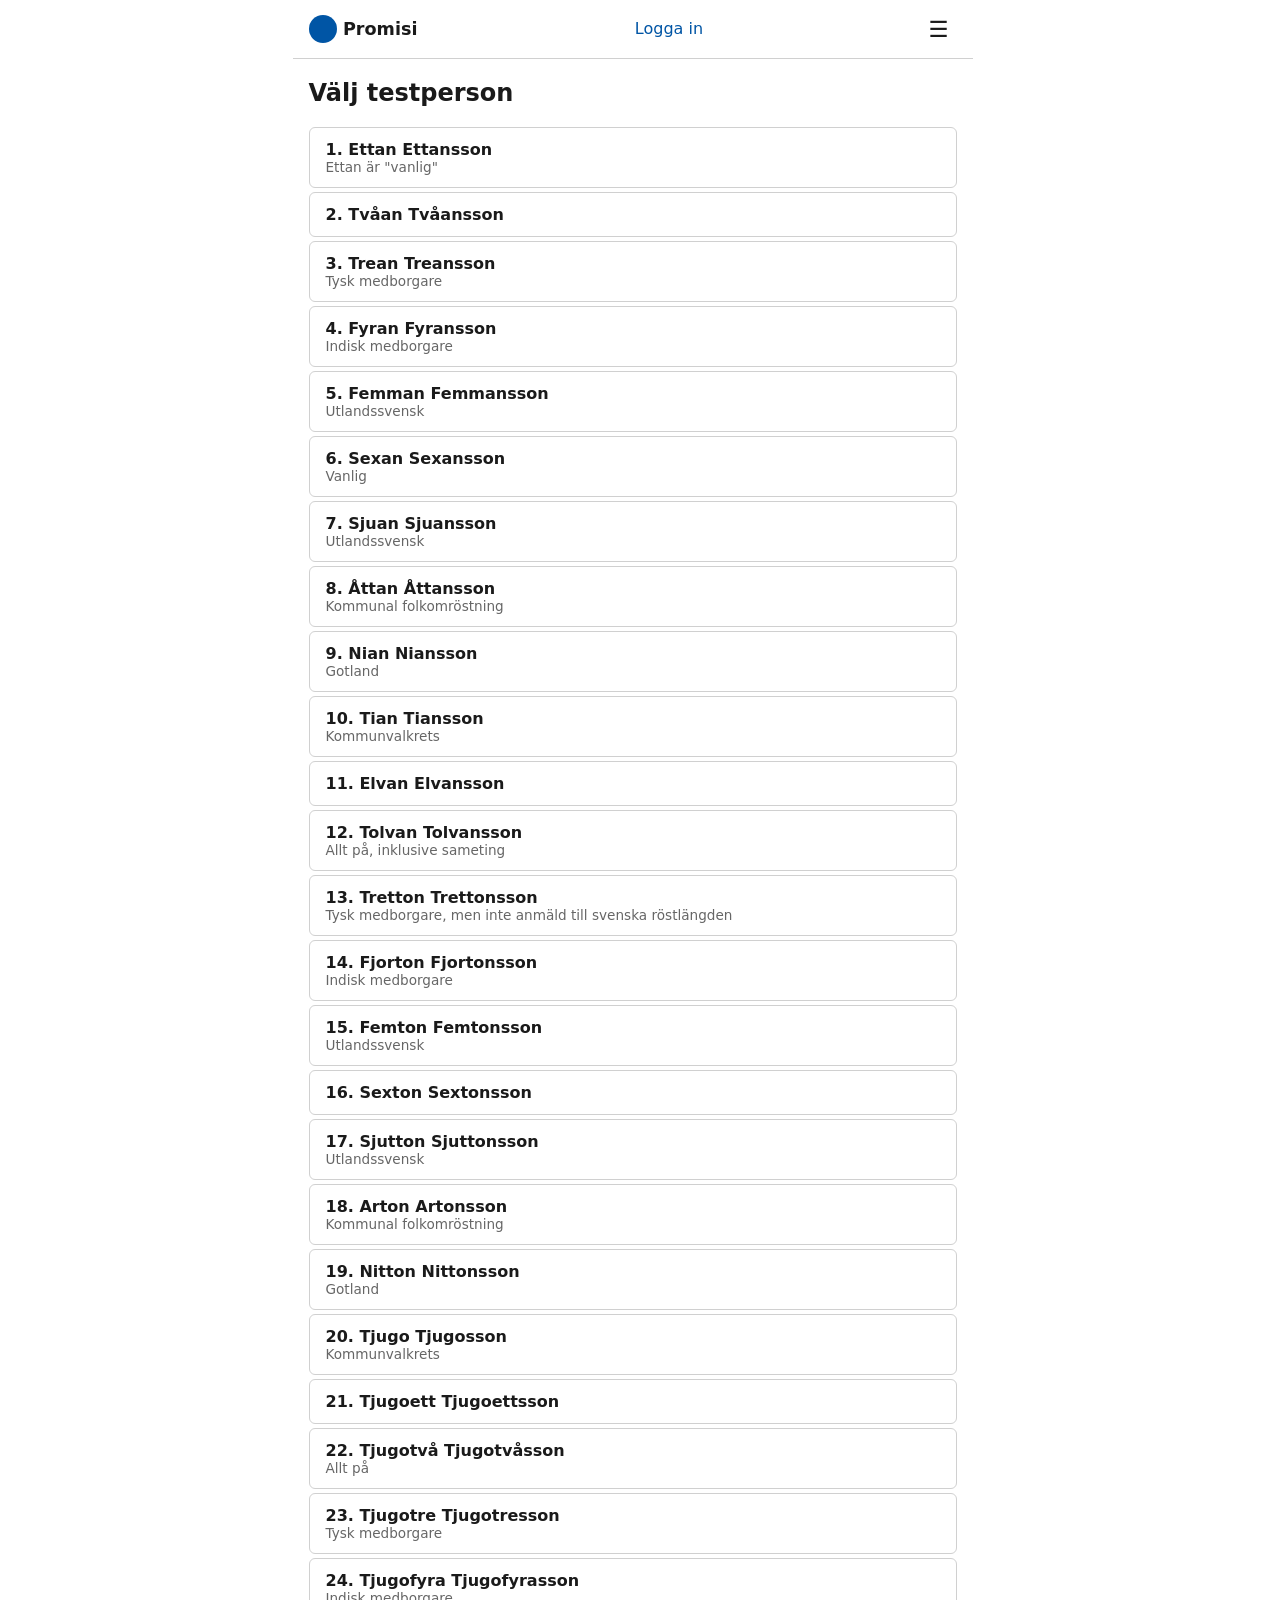
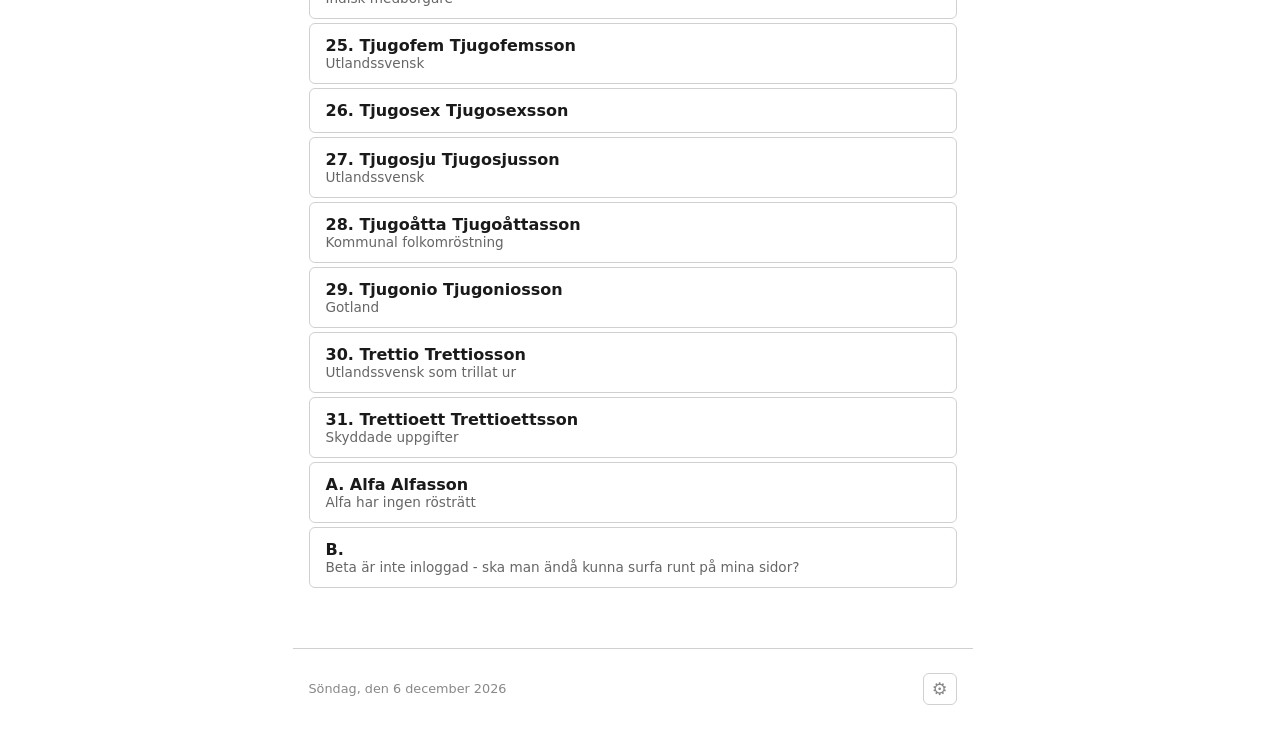
==== site/index.html @ aa4403a6 "promising: yaml-driven prototyping system, successor to promisi - system/: generic engine (render, r" ====
<!DOCTYPE html>
<html lang="sv">
<head>
  <meta charset="UTF-8">
  <meta name="viewport" content="width=device-width, initial-scale=1.0">
  <title>Promisi</title>
  <link rel="stylesheet" href="../system/promising.css">
  <link rel="stylesheet" href="site.css">
</head>
<body>
  <div id="app"></div>
  <script src="../system/lib/js-yaml.min.js"></script>
  <script src="../system/lib/hetmule.js"></script>
  <script src="../system/yaml.js"></script>
  <script src="../system/records.js"></script>
  <script src="../system/render.js"></script>
  <script src="../system/menu.js"></script>
  <script src="../system/search.js"></script>
  <script src="../system/axioms.js"></script>
  <script src="../system/dimensions.js"></script>
  <script src="../system/core.js"></script>
  <script src="../system/backend.js"></script>
  <script src="../system/meta.js"></script>
  <script src="../system/dev.js"></script>
  <script src="site.js"></script>
</body>
</html>
---- system/promising.css ----
/*
  promising.css – only what the system itself draws.
  The look of a site belongs in its own css.
*/

/* A {path} that is missing from the model */
.promising-missing {
  color: #c00;
  font-weight: bold;
}

/* An object or list shown with {path} */
.promising-dump {
  white-space: pre-wrap;
  font-family: monospace;
}

/* Hide the menu while a search next to it has hits */
.search:has(.search-results:not(:empty)) ~ .menu {
  display: none;
}

.menu,
.search-results {
  list-style: none;
  padding-left: 0;
}


/* ── The panel ─────────────────────────────────────────────────────────────── */

.promising-panel {
  --dev: #6b3fa0;
  position: fixed;
  top: 0;
  right: 0;
  bottom: 0;
  z-index: 100;
  width: min(380px, 100vw);
  overflow-y: auto;
  padding: 0 1rem 2rem;
  background: #fbfaff;
  border-left: 3px solid var(--dev);
  box-shadow: -4px 0 16px rgb(0 0 0 / 0.12);
  font: 14px/1.4 system-ui, sans-serif;
  color: #222;
}

.promising-panel[hidden] {
  display: none;
}

.promising-panel-head {
  position: sticky;
  top: 0;
  display: flex;
  justify-content: space-between;
  align-items: center;
  margin: 0 -1rem;
  padding: 0.6rem 1rem;
  background: var(--dev);
  color: #fff;
}

.promising-panel-head button {
  background: none;
  border: 0;
  color: inherit;
  font-size: 1.3rem;
  cursor: pointer;
}

.promising-panel h2 {
  margin: 1.2rem 0 0.4rem;
  font-size: 0.8rem;
  text-transform: uppercase;
  letter-spacing: 0.05em;
  color: var(--dev);
}

.promising-panel button {
  margin: 0.2rem 0.3rem 0.2rem 0;
  font: inherit;
  cursor: pointer;
}

.promising-dimensions {
  margin: 0.8rem 0 0;
  border: 1px solid #ddd;
  border-radius: 4px;
}

.promising-dimensions legend {
  font-weight: bold;
  color: var(--dev);
}

.promising-dimensions label {
  display: block;
}

.promising-dimensions .disabled {
  opacity: 0.5;
}

/* dev-persons */
.promising-persons {
  display: flex;
  flex-wrap: wrap;
  gap: 4px;
}

.promising-person {
  min-width: 2.2rem;
  padding: 0.3rem;
  border: 2px solid #ccc;
  border-radius: 4px;
  background: #fff;
}

.promising-person.active {
  background: var(--dev);
  border-color: var(--dev);
  color: #fff;
}

.differs-more { border-color: #2a8a3e; box-shadow: inset 0 -4px 0 #2a8a3e; }
.differs-less { border-color: #c0392b; box-shadow: inset 0 -4px 0 #c0392b; }
.differs-structure { border-color: #d68910; box-shadow: inset 0 -4px 0 #d68910; }
.differs-text { border-color: #2e86c1; box-shadow: inset 0 -4px 0 #2e86c1; }

.promising-legend span {
  display: inline-block;
  margin-right: 0.4rem;
  padding: 0 0.3rem;
  border: 2px solid;
  border-radius: 3px;
  font-size: 0.8rem;
}

/* dev-time */
.promising-time-slider {
  width: 100%;
}

.promising-time-years {
  position: relative;
  height: 1.2rem;
  font-size: 0.7rem;
  color: #777;
}

.promising-time-years span {
  position: absolute;
  transform: translateX(-50%);
}

.promising-time-exact {
  display: flex;
  flex-wrap: wrap;
  gap: 0.5rem;
  align-items: center;
}

.promising-time-date {
  font-size: 1.3rem;
  font-weight: bold;
}

/* dev-model */
.promising-tree details > :not(summary) {
  margin-left: 1rem;
}

.promising-row {
  display: flex;
  gap: 0.4rem;
  align-items: center;
  margin: 2px 0;
}

.promising-row input[type=text],
.promising-row input[type=number] {
  flex: 1;
  min-width: 0;
  font: inherit;
}

.promising-key {
  font-family: monospace;
}

.promising-hint {
  color: #888;
  font-size: 0.8rem;
}

.promising-add input {
  opacity: 0.7;
}

/* dev-files */
.promising-files {
  padding-left: 1rem;
}

.promising-status:empty {
  display: none;
}


/* ── dev-code ──────────────────────────────────────────────────────────────── */

.promising-code {
  max-width: 900px;
  margin: 2rem auto;
  padding: 0 1rem;
  font: 14px/1.4 system-ui, sans-serif;
}

.promising-code[hidden] {
  display: none;
}

.promising-code-head {
  display: flex;
  gap: 0.5rem;
  margin-bottom: 0.4rem;
}

.promising-code-text {
  box-sizing: border-box;
  width: 100%;
  min-height: 24rem;
  padding: 0.6rem;
  border: 2px solid #6b3fa0;
  border-radius: 4px;
  font: 13px/1.45 ui-monospace, Menlo, monospace;
  tab-size: 2;
}

.promising-code-message {
  min-height: 1.2em;
  color: #c00;
  font-family: monospace;
}


/* ── dev-text, dev-variables, dev-menu ─────────────────────────────────────── */

body.dim-dev-text [data-page],
body.dim-dev-text main :is(h1, h2, h3, h4, p, li, dt, dd) {
  cursor: text;
}

[contenteditable] {
  outline: 2px solid #6b3fa0;
  outline-offset: 2px;
}

body.dim-dev-variables [data-if] {
  position: relative;
  outline: 1px dashed #b0306b;
}

body.dim-dev-variables [data-if]::before {
  content: 'if ' attr(data-if);
  position: absolute;
  top: -0.7rem;
  left: 0;
  z-index: 5;
  padding: 0 3px;
  background: #b0306b;
  color: #fff;
  font: 10px/1.2 monospace;
  white-space: nowrap;
  pointer-events: none;
}

body.dim-dev-variables .promising-variable {
  outline: 1px dotted #2e60b0;
}

body.dim-dev-variables .promising-variable::after {
  content: attr(data-variable);
  margin-left: 2px;
  padding: 0 2px;
  background: #2e60b0;
  color: #fff;
  font: 10px/1.2 monospace;
  vertical-align: super;
}

.menu-hidden > a {
  opacity: 0.4;
  text-decoration: line-through;
}

.menu-visible {
  margin-right: 0.4rem;
}


/* ── The meta level ────────────────────────────────────────────────────────── */

.meta-card {
  margin: 1rem 0;
  padding: 0.8rem 1rem;
  border: 1px solid #ddd;
  border-left: 4px solid #6b3fa0;
  border-radius: 4px;
}

.meta-card-head {
  display: flex;
  flex-wrap: wrap;
  gap: 0.6rem;
  align-items: baseline;
}

.meta-card-head h2 {
  margin: 0;
  font-size: 1.1rem;
}

.meta-id {
  color: #6b3fa0;
  font-size: 0.8rem;
}

.meta-fields {
  display: grid;
  grid-template-columns: max-content 1fr;
  gap: 0.2rem 0.8rem;
  margin: 0.5rem 0;
  font-size: 0.9rem;
}

.meta-fields dt {
  font-family: monospace;
  color: #555;
}

.meta-fields dd {
  margin: 0;
}

.meta-value {
  padding: 0 0.4rem;
  border-radius: 3px;
  color: #fff;
  font-weight: bold;
}

.meta-true { background: #2a8a3e; }
.meta-false { background: #999; }

.meta-tree {
  padding-left: 1.2rem;
}

.meta-swatch {
  display: inline-block;
  width: 0.8em;
  height: 0.8em;
  margin-right: 0.3em;
  border-radius: 50%;
}

.meta-preview {
  margin: 0.6rem 0;
  padding: 0.6rem;
  border: 1px dashed #ccc;
}

.meta-code {
  overflow-x: auto;
  font-size: 0.8rem;
}
---- site/site.css ----
/* Minasidor – the look of our site */

:root {
  --background: #ffffff;
  --text: #1a1a1a;
  --accent: var(--page-color, #0055a5);
  --accent-light: #e8f0fb;
  --border: #d0d0d0;
  --menu-background: #f5f5f5;
  --font: system-ui, -apple-system, sans-serif;
  --radius: 6px;

  --val-rd-background: #fff9c4;  --val-rd-border: transparent;  --val-rd-text: #333333;
  --val-rf-background: #e3f2fd;  --val-rf-border: transparent;  --val-rf-text: #333333;
  --val-kf-background: #ffffff;  --val-kf-border: #cccccc;      --val-kf-text: #333333;
  --val-fo-background: #fce4ec;  --val-fo-border: #b71c1c;      --val-fo-text: #b71c1c;
  --val-eu-background: #003399;  --val-eu-border: transparent;  --val-eu-text: #ffcc00;
  --val-st-background: #1b5e20;  --val-st-border: transparent;  --val-st-text: #ffffff;
}

*, *::before, *::after {
  box-sizing: border-box;
  margin: 0;
  padding: 0;
}

html {
  scrollbar-gutter: stable;
}

body {
  font-family: var(--font);
  font-size: 1rem;
  line-height: 1.5;
  color: var(--text);
  background: var(--background);
  max-width: 680px;
  margin: 0 auto;
}

pre {
  white-space: pre-wrap;
  word-break: break-word;
  background: var(--menu-background);
  border: 1px solid var(--border);
  border-radius: var(--radius);
  padding: 0.75rem;
  font-size: 0.85rem;
}

/* ── Head ── */

.head {
  display: flex;
  align-items: center;
  justify-content: space-between;
  padding: 0.75rem 1rem;
  border-bottom: 1px solid var(--border);
  position: sticky;
  top: 0;
  background: var(--background);
  z-index: 10;
}

.logo {
  font-weight: 700;
  font-size: 1.1rem;
  color: var(--text);
  text-decoration: none;
  display: flex;
  align-items: center;
  gap: 0.4rem;
}

.logo-circle {
  display: inline-block;
  width: 28px;
  height: 28px;
  background: var(--accent);
  border-radius: 50%;
  flex-shrink: 0;
}

.logo-circle--large {
  width: 64px;
  height: 64px;
}

.user-link {
  text-decoration: none;
  display: flex;
  flex-direction: column;
  align-items: center;
  line-height: 1.2;
}

.user-label {
  font-size: 0.65rem;
  color: #888;
}

.user-name {
  font-size: 0.9rem;
  color: var(--accent);
}

.login-link {
  text-decoration: none;
}

.hamburger {
  background: none;
  border: none;
  font-size: 1.4rem;
  padding: 0.25rem 0.5rem;
  color: var(--text);
}

/* ── Menu ── */

.menu-panel {
  position: fixed;
  inset: 0;
  background: var(--menu-background);
  z-index: 20;
  overflow-y: auto;
  padding: 1rem;
}

.menu-close {
  float: right;
  background: none;
  border: none;
  font-size: 1.8rem;
  line-height: 1;
  color: #000;
  padding: 0.25rem 0.5rem;
}

.menu li {
  margin: 0;
}

.menu a {
  display: block;
  padding: 0.85rem 0.5rem;
  border-bottom: 1px solid var(--border);
  color: var(--text);
  text-decoration: none;
  font-size: 1.05rem;
}

.menu a:hover {
  background: var(--accent-light);
}

.menu a.active {
  color: var(--accent);
  font-weight: 600;
}

.menu-level-0 > li:first-child > a::before {
  content: '< ';
}

.menu .menu {
  margin: 0 0 0 1rem;
}

.menu .menu a {
  border-bottom-color: #ebebeb;
  font-size: 0.95rem;
  color: #333;
}

.menu .menu .menu a {
  font-size: 0.9rem;
  color: #555;
}

.menu .menu .menu .menu a {
  font-size: 0.85rem;
  color: #666;
}

.logout-button {
  display: block;
  width: 100%;
  margin-top: 1.5rem;
  padding: 0.65rem 1rem;
  background: transparent;
  color: var(--text);
  border: 1px solid var(--border);
  text-align: left;
  font-size: 0.95rem;
}

.logout-button:hover {
  background: #f5f5f5;
  border-color: #999;
}

/* ── Search ── */

.search-field {
  width: 100%;
  padding: 0.6rem 0.75rem;
  font-size: 1rem;
  border: 1px solid var(--border);
  border-radius: var(--radius);
  margin-bottom: 1rem;
  font-family: var(--font);
}

.search-results li {
  border-bottom: 1px solid var(--border);
  margin: 0;
}

.search-results a {
  display: block;
  padding: 0.85rem 0.5rem;
  color: var(--text);
  text-decoration: none;
}

.search-results a:hover {
  background: var(--accent-light);
}

.search-empty {
  padding: 0.85rem 0.5rem;
  color: #666;
}

/* ── Breadcrumb ── */

.breadcrumb {
  font-size: 0.85rem;
  margin-bottom: 0.75rem;
}

.breadcrumb a {
  color: var(--accent);
  text-decoration: none;
}

.breadcrumb a:hover {
  opacity: 0.7;
}

.breadcrumb-arrow {
  display: inline-block;
  width: 1.4em;
  height: 1.4em;
  vertical-align: -0.15em;
  margin-right: 0.25em;
  stroke-width: 8;
  stroke: currentColor;
  fill: none;
}

/* ── Page ── */

.page {
  padding: 1rem;
}

h1 {
  font-size: 1.5rem;
  margin-bottom: 1rem;
}

h2 {
  font-size: 1.2rem;
  margin: 1rem 0 0.5rem;
}

p {
  margin-bottom: 0.75rem;
}

ul, ol {
  padding-left: 1.5rem;
  margin-bottom: 0.75rem;
}

li {
  margin-bottom: 0.25rem;
}

a {
  color: var(--accent);
}

dl {
  margin-bottom: 1rem;
}

dt {
  font-weight: 600;
  font-size: 0.85rem;
  color: #666;
  margin-top: 0.75rem;
  text-transform: uppercase;
  letter-spacing: 0.03em;
}

dd {
  margin-left: 0;
}

label {
  display: block;
  font-weight: 600;
  margin-bottom: 0.3rem;
}

input[type="text"],
input[type="email"],
input[type="datetime-local"],
textarea {
  width: 100%;
  padding: 0.6rem 0.75rem;
  font-size: 1rem;
  border: 1px solid var(--border);
  border-radius: var(--radius);
  font-family: var(--font);
  margin-bottom: 0.75rem;
}

textarea {
  min-height: 120px;
  resize: vertical;
}

button {
  padding: 0.6rem 1.2rem;
  background: var(--accent);
  color: #fff;
  border: none;
  border-radius: var(--radius);
  font-size: 1rem;
  cursor: pointer;
  font-family: var(--font);
}

button:hover {
  opacity: 0.85;
}

/* ── Block link ── */

.block-link {
  display: flex;
  border: 1px solid var(--border);
  border-radius: var(--radius);
  text-decoration: none;
  color: var(--text);
  overflow: hidden;
  margin-bottom: 1rem;
  transition: border-color 0.15s, box-shadow 0.15s;
}

.block-link:hover {
  border-color: var(--accent);
  box-shadow: 0 2px 8px rgba(0, 0, 60, 0.08);
}

.block-link.related {
  outline: 2px solid var(--accent);
  outline-offset: 1px;
}

.block-link::after {
  content: '›';
  font-size: 1.4rem;
  color: var(--accent);
  display: flex;
  align-items: center;
  padding: 0 0.75rem;
  flex-shrink: 0;
}

.block-link-icon {
  width: clamp(0.75rem, 8vw, 3.5rem);
  flex-shrink: 0;
  display: flex;
  align-items: center;
  justify-content: center;
  font-size: clamp(0.5rem, 5vw, 1.8rem);
  background: var(--accent-light);
  overflow: hidden;
  line-height: 1;
}

.block-link-icon--generic {
  background: #efefef;
}

.block-link-image {
  width: 100%;
  height: 160px;
  object-fit: cover;
  display: block;
}

.block-link-body {
  flex: 1;
  min-width: 0;
  padding: 0.75rem 1rem;
}

.block-link-title {
  font-size: 1.05rem;
  font-weight: 600;
  color: var(--accent);
  margin: 0 0 0.3rem;
}

.block-link-title:last-child {
  margin-bottom: 0;
}

.block-link-text {
  font-size: 0.9rem;
  color: #555;
  margin: 0;
}

/* ── Block checkbox ── */

.block-checkbox {
  display: flex;
  border: 1px solid var(--border);
  border-radius: var(--radius);
  overflow: hidden;
  margin-bottom: 1rem;
  font-weight: normal;
  cursor: pointer;
  transition: border-color 0.15s, box-shadow 0.15s, background 0.15s;
}

.block-checkbox:not(:has(input:disabled)):hover {
  border-color: var(--accent);
  box-shadow: 0 2px 8px rgba(0, 0, 60, 0.08);
}

.block-checkbox:has(input:checked) {
  border-color: var(--accent);
  background: var(--accent-light);
}

.block-checkbox:has(input:disabled) {
  cursor: not-allowed;
  opacity: 0.55;
}

.block-checkbox-icon {
  width: clamp(2.25rem, 8vw, 3.5rem);
  flex-shrink: 0;
  display: flex;
  align-items: center;
  justify-content: center;
  background: var(--accent-light);
}

.block-checkbox-input {
  width: 1.3rem;
  height: 1.3rem;
  accent-color: var(--accent);
}

.block-checkbox-body {
  flex: 1;
  min-width: 0;
  padding: 0.75rem 1rem;
}

.block-checkbox-title {
  font-size: 1.05rem;
  font-weight: 600;
  color: var(--accent);
  margin: 0 0 0.3rem;
}

.block-checkbox-title:last-child {
  margin-bottom: 0;
}

.block-checkbox-text {
  font-size: 0.9rem;
  color: #555;
  margin: 0;
}

/* ── Election chips ── */

.val-chips {
  display: flex;
  flex-wrap: wrap;
  gap: 0.3rem;
  padding: 0.1rem 0;
}

.val-chip {
  font-size: 0.75rem;
  font-weight: 600;
  padding: 0.15rem 0.5rem;
  border-radius: 3px;
  white-space: nowrap;
  border: 1px solid;
}

/* Any element can be coloured by election type */
.val-rd { background-color: var(--val-rd-background); color: var(--val-rd-text); border-color: var(--val-rd-border); }
.val-rf { background-color: var(--val-rf-background); color: var(--val-rf-text); border-color: var(--val-rf-border); }
.val-kf { background-color: var(--val-kf-background); color: var(--val-kf-text); border-color: var(--val-kf-border); }
.val-fo { background-color: var(--val-fo-background); color: var(--val-fo-text); border-color: var(--val-fo-border); }
.val-eu { background-color: var(--val-eu-background); color: var(--val-eu-text); border-color: var(--val-eu-border); }
.val-st { background-color: var(--val-st-background); color: var(--val-st-text); border-color: var(--val-st-border); }

/* ── Login and logged out ── */

.person-list {
  list-style: none;
  padding: 0;
}

.person-button {
  display: block;
  width: 100%;
  text-align: left;
  padding: 0.75rem 1rem;
  background: var(--background);
  color: var(--text);
  border: 1px solid var(--border);
}

.person-button:hover {
  opacity: 1;
  background: var(--accent-light);
  border-color: var(--accent);
}

.person-name {
  display: block;
  font-weight: 600;
}

.person-purpose {
  display: block;
  font-size: 0.85rem;
  color: #666;
}

.logged-out {
  display: flex;
  flex-direction: column;
  align-items: center;
  gap: 1rem;
  padding: 4rem 1rem;
  text-align: center;
}

.logged-out-button {
  margin-top: 1rem;
  padding: 0.75rem 2rem;
  background: var(--accent);
  color: #fff;
  border-radius: var(--radius);
  font-weight: 600;
  text-decoration: none;
}

/* ── Foot ── */

.foot {
  display: flex;
  align-items: center;
  justify-content: space-between;
  padding: 1.5rem 1rem;
  font-size: 0.85rem;
  color: #888;
  border-top: 1px solid var(--border);
  margin-top: 2rem;
}

.foot-election {
  display: flex;
  flex-direction: column;
  gap: 0.2rem;
  font-size: 0.8rem;
}

.foot-countdown {
  color: #666;
}

.foot-link {
  text-decoration: none;
}

.foot-link:hover {
  text-decoration: underline;
}

.panel-button {
  padding: 0.3rem 0.5rem;
  background: none;
  border: 1px solid var(--border);
  border-radius: var(--radius);
  color: #888;
  font-size: 1.1rem;
  cursor: pointer;
}

.panel-button:hover {
  color: var(--accent);
  border-color: var(--accent);
}

/* ── Forms ── */

.form-sent {
  margin-top: 1.5rem;
  padding: 1rem;
  border-left: 4px solid var(--accent);
  background: #f4f7fb;
}
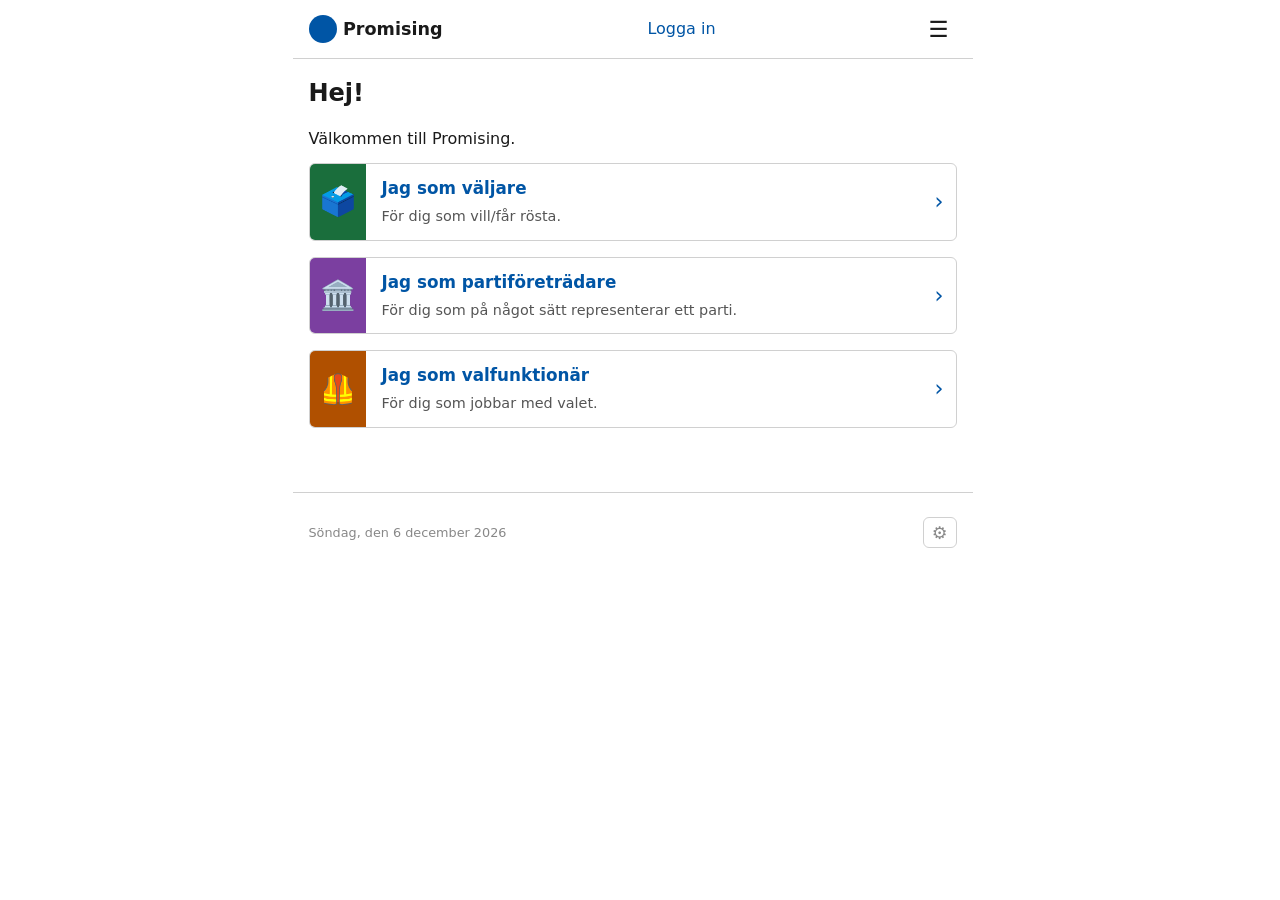
==== commit b7d2dcae: "Test persons grouped by their path through the if branches; Promisi renamed Promising Each test pers" ====
--- a/site/index.html
+++ b/site/index.html
@@ -3,7 +3,7 @@
 <head>
   <meta charset="UTF-8">
   <meta name="viewport" content="width=device-width, initial-scale=1.0">
-  <title>Promisi</title>
+  <title>Promising</title>
   <link rel="stylesheet" href="../system/promising.css">
   <link rel="stylesheet" href="site.css">
 </head>
--- a/system/promising.css
+++ b/system/promising.css
@@ -37,8 +37,6 @@
   bottom: 0;
   z-index: 100;
   width: min(380px, 100vw);
-  overflow-y: auto;
-  padding: 0 1rem 2rem;
   background: #fbfaff;
   border-left: 3px solid var(--dev);
   box-shadow: -4px 0 16px rgb(0 0 0 / 0.12);
@@ -50,57 +48,144 @@
   display: none;
 }
 
+/* The site's own look for buttons and fields is not wanted here. The reset is strong enough
+   for the site's rules like input[type=text] (0,1,1); the panel's own rules for fields come
+   after it and are at least as strong. */
+.promising-panel.promising-panel :is(button, input, select, textarea) {
+  all: revert;
+  font: inherit;
+}
+
+/* What a dev dimension shows, under its switch */
+.promising-under {
+  margin: 0.3rem 0 0.7rem 1.4rem;
+}
+
+/* Shared screen: the site keeps to the left of the panel */
+html.promising-split {
+  --promising-split: var(--promising-panel-width);
+  padding-right: var(--promising-split);
+}
+
+.promising-panel-inside {
+  height: 100%;
+  overflow-y: auto;
+  padding: 0 1rem 2rem;
+}
+
+/* The left edge: drag to change the width */
+.promising-panel-edge {
+  position: absolute;
+  top: 0;
+  bottom: 0;
+  left: -6px;
+  z-index: 2;
+  width: 10px;
+  cursor: ew-resize;
+  touch-action: none;
+}
+
+.promising-panel-edge:hover,
+.promising-panel.resizing .promising-panel-edge {
+  background: linear-gradient(to right, transparent 6px, var(--dev) 6px, var(--dev) 10px, transparent 10px);
+}
+
+.promising-panel.resizing {
+  user-select: none;
+}
+
 .promising-panel-head {
+  --pad: 1rem;
   position: sticky;
   top: 0;
+  z-index: 1;
   display: flex;
   justify-content: space-between;
   align-items: center;
   margin: 0 -1rem;
-  padding: 0.6rem 1rem;
+  padding: var(--pad);
   background: var(--dev);
   color: #fff;
 }
 
+/* Title and close button share size and line height, so both sit --pad from their edges */
+.promising-panel-head strong,
 .promising-panel-head button {
+  font-size: 1.15rem;
+  line-height: 1.5rem;
+}
+
+.promising-panel.promising-panel .promising-panel-head button {
+  display: grid;
+  place-items: center;
+  width: 1.5rem;
+  height: 1.5rem;
+  margin: 0;
+  padding: 0;
+  border: 0;
+  border-radius: 4px;
   background: none;
-  border: 0;
   color: inherit;
-  font-size: 1.3rem;
   cursor: pointer;
 }
 
-.promising-panel h2 {
-  margin: 1.2rem 0 0.4rem;
+.promising-panel.promising-panel .promising-panel-head button:hover,
+.promising-panel.promising-panel .promising-panel-head button:focus-visible {
+  background: rgb(255 255 255 / 0.18);
+  outline: none;
+}
+
+.promising-meta {
+  margin-top: 1rem;
+}
+
+.promising-panel.promising-panel button {
+  margin: 0.2rem 0.3rem 0.2rem 0;
+  font: inherit;
+  cursor: pointer;
+}
+
+.promising-dimensions {
+  --inset: 0.75rem;
+  margin: 1rem 0 0;
+  padding: 0.35rem var(--inset) var(--inset);
+  border: 1px solid #ddd;
+  border-radius: 6px;
+  background: #fff;
+}
+
+/* The legend's text lines up with the checkboxes */
+.promising-dimensions legend {
+  margin-left: -0.35rem;
+  padding: 0 0.35rem;
   font-size: 0.8rem;
+  font-weight: bold;
   text-transform: uppercase;
   letter-spacing: 0.05em;
   color: var(--dev);
 }
 
-.promising-panel button {
-  margin: 0.2rem 0.3rem 0.2rem 0;
-  font: inherit;
+.promising-dimensions label {
+  display: flex;
+  align-items: center;
+  gap: 0.5rem;
+  padding: 0.2rem 0;
   cursor: pointer;
 }
 
-.promising-dimensions {
-  margin: 0.8rem 0 0;
-  border: 1px solid #ddd;
-  border-radius: 4px;
-}
-
-.promising-dimensions legend {
-  font-weight: bold;
-  color: var(--dev);
-}
-
-.promising-dimensions label {
-  display: block;
+.promising-panel .promising-dimensions input {
+  flex: none;
+  margin: 0;
+  accent-color: var(--dev);
+}
+
+.promising-dimensions .promising-hint {
+  margin-left: auto;
 }
 
 .promising-dimensions .disabled {
   opacity: 0.5;
+  cursor: default;
 }
 
 /* dev-persons */
@@ -110,36 +195,61 @@
   gap: 4px;
 }
 
-.promising-person {
+.promising-panel button.promising-person {
   min-width: 2.2rem;
   padding: 0.3rem;
-  border: 2px solid #ccc;
+  border: 3px solid #ccc;
   border-radius: 4px;
   background: #fff;
 }
 
-.promising-person.active {
+.promising-panel button.promising-person.active {
   background: var(--dev);
   border-color: var(--dev);
   color: #fff;
-}
-
-.differs-more { border-color: #2a8a3e; box-shadow: inset 0 -4px 0 #2a8a3e; }
-.differs-less { border-color: #c0392b; box-shadow: inset 0 -4px 0 #c0392b; }
-.differs-structure { border-color: #d68910; box-shadow: inset 0 -4px 0 #d68910; }
-.differs-text { border-color: #2e86c1; box-shadow: inset 0 -4px 0 #2e86c1; }
+  outline: 3px solid white;
+  filter: drop-shadow(0px 0px 2px #000000);
+}
+
+/* The path through the page's if branches: one colour per path, in frame and background,
+   dotted for your own path with other text */
+.promising-path-1 { --path: #e67e00; }
+.promising-path-2 { --path: #1f6fd1; }
+.promising-path-3 { --path: #d62828; }
+.promising-path-4 { --path: #1e9e3a; }
+.promising-path-5 { --path: #a020a0; }
+.promising-path-6 { --path: #00a5b5; }
+.promising-path-7 { --path: #8a5a2b; }
+.promising-path-8 { --path: #222; }
+
+[class*=promising-path-],
+.promising-panel button[class*=promising-path-] {
+  border-color: var(--path);
+  background: color-mix(in srgb, var(--path) 30%, #fff);
+}
+
+.promising-path-text,
+.promising-panel button.promising-path-text {
+  --path: #444;
+  border-style: dotted;
+  background: #fff;
+}
 
 .promising-legend span {
   display: inline-block;
   margin-right: 0.4rem;
   padding: 0 0.3rem;
-  border: 2px solid;
+  border: 3px solid var(--path, currentColor);
   border-radius: 3px;
   font-size: 0.8rem;
 }
 
+.promising-legend .promising-path-text {
+  border-style: dotted;
+}
+
 /* dev-time */
-.promising-time-slider {
+.promising-panel input.promising-time-slider {
   width: 100%;
 }
 
@@ -162,14 +272,32 @@
   align-items: center;
 }
 
-.promising-time-date {
-  font-size: 1.3rem;
-  font-weight: bold;
-}
-
-/* dev-model */
+/* As wide as its text: field-sizing where the browser has it, otherwise wide enough */
+.promising-panel input.promising-time-input {
+  flex: none;
+  min-width: 14em;
+  field-sizing: content;
+}
+
+/* dev-model: one line per entry, key = value, opened to change it */
+.promising-tree {
+  font-size: 0.85rem;
+}
+
+.promising-tree summary {
+  overflow: hidden;
+  white-space: nowrap;
+  text-overflow: ellipsis;
+  cursor: pointer;
+}
+
 .promising-tree details > :not(summary) {
   margin-left: 1rem;
+}
+
+.promising-value {
+  font-family: monospace;
+  color: #555;
 }
 
 .promising-row {
@@ -195,7 +323,7 @@
   font-size: 0.8rem;
 }
 
-.promising-add input {
+.promising-panel .promising-add input {
   opacity: 0.7;
 }
 
@@ -212,10 +340,7 @@
 /* ── dev-code ──────────────────────────────────────────────────────────────── */
 
 .promising-code {
-  max-width: 900px;
-  margin: 2rem auto;
-  padding: 0 1rem;
-  font: 14px/1.4 system-ui, sans-serif;
+  margin: 0;
 }
 
 .promising-code[hidden] {
@@ -224,11 +349,18 @@
 
 .promising-code-head {
   display: flex;
-  gap: 0.5rem;
-  margin-bottom: 0.4rem;
-}
-
-.promising-code-text {
+  flex-wrap: wrap;
+  align-items: center;
+  gap: 0.3rem;
+  margin-bottom: 0.3rem;
+}
+
+.promising-code-head code {
+  flex: 1;
+  overflow-wrap: anywhere;
+}
+
+.promising-panel textarea.promising-code-text {
   box-sizing: border-box;
   width: 100%;
   min-height: 24rem;
@@ -248,13 +380,23 @@
 
 /* ── dev-text, dev-variables, dev-menu ─────────────────────────────────────── */
 
-body.dim-dev-text [data-page],
-body.dim-dev-text main :is(h1, h2, h3, h4, p, li, dt, dd) {
+/* Every text that can be edited has a faint dashed frame, a firmer one under the pointer */
+body.dim-dev-text .promising-editable {
+  outline: 1px dashed rgb(107 63 160 / 0.45);
+  outline-offset: 2px;
+  border-radius: 2px;
   cursor: text;
 }
 
-[contenteditable] {
+body.dim-dev-text .promising-editable:hover {
+  outline: 1px solid #6b3fa0;
+  background: rgb(107 63 160 / 0.07);
+}
+
+[contenteditable],
+body.dim-dev-text .promising-editable[contenteditable] {
   outline: 2px solid #6b3fa0;
+  background: none;
   outline-offset: 2px;
 }
 
@@ -296,8 +438,21 @@
   text-decoration: line-through;
 }
 
+/* The switch on the same line as its menu item; the items below go under both */
+body.dim-dev-menu .menu li {
+  display: grid;
+  grid-template-columns: auto 1fr;
+  align-items: center;
+  column-gap: 0.4rem;
+}
+
+body.dim-dev-menu .menu li > :not(.menu-visible, a) {
+  grid-column: 1 / -1;
+}
+
 .menu-visible {
-  margin-right: 0.4rem;
+  margin: 0;
+  accent-color: #6b3fa0;
 }
 
 
@@ -328,21 +483,31 @@
   font-size: 0.8rem;
 }
 
+/* Name and value on the same line, whatever the site does with dl, dt and dd */
 .meta-fields {
   display: grid;
   grid-template-columns: max-content 1fr;
+  align-items: baseline;
   gap: 0.2rem 0.8rem;
   margin: 0.5rem 0;
   font-size: 0.9rem;
 }
 
+.meta-fields .meta-fields {
+  margin: 0;
+}
+
 .meta-fields dt {
-  font-family: monospace;
+  margin: 0;
+  font: 0.9em/1.5 monospace;
+  letter-spacing: normal;
+  text-transform: none;
   color: #555;
 }
 
 .meta-fields dd {
   margin: 0;
+  line-height: 1.5;
 }
 
 .meta-value {
--- a/site/site.css
+++ b/site/site.css
@@ -9,6 +9,7 @@
   --menu-background: #f5f5f5;
   --font: system-ui, -apple-system, sans-serif;
   --radius: 6px;
+  --site-width: 680px;
 
   --val-rd-background: #fff9c4;  --val-rd-border: transparent;  --val-rd-text: #333333;
   --val-rf-background: #e3f2fd;  --val-rf-border: transparent;  --val-rf-text: #333333;
@@ -34,7 +35,7 @@
   line-height: 1.5;
   color: var(--text);
   background: var(--background);
-  max-width: 680px;
+  max-width: var(--site-width);
   margin: 0 auto;
 }
 
@@ -118,9 +119,13 @@
 
 /* ── Menu ── */
 
+/* Covers the site's column only, also when the screen is shared with the promising panel */
 .menu-panel {
   position: fixed;
-  inset: 0;
+  top: 0;
+  bottom: 0;
+  left: max(0px, (100% - var(--promising-split, 0px) - var(--site-width)) / 2);
+  width: min(var(--site-width), 100% - var(--promising-split, 0px));
   background: var(--menu-background);
   z-index: 20;
   overflow-y: auto;
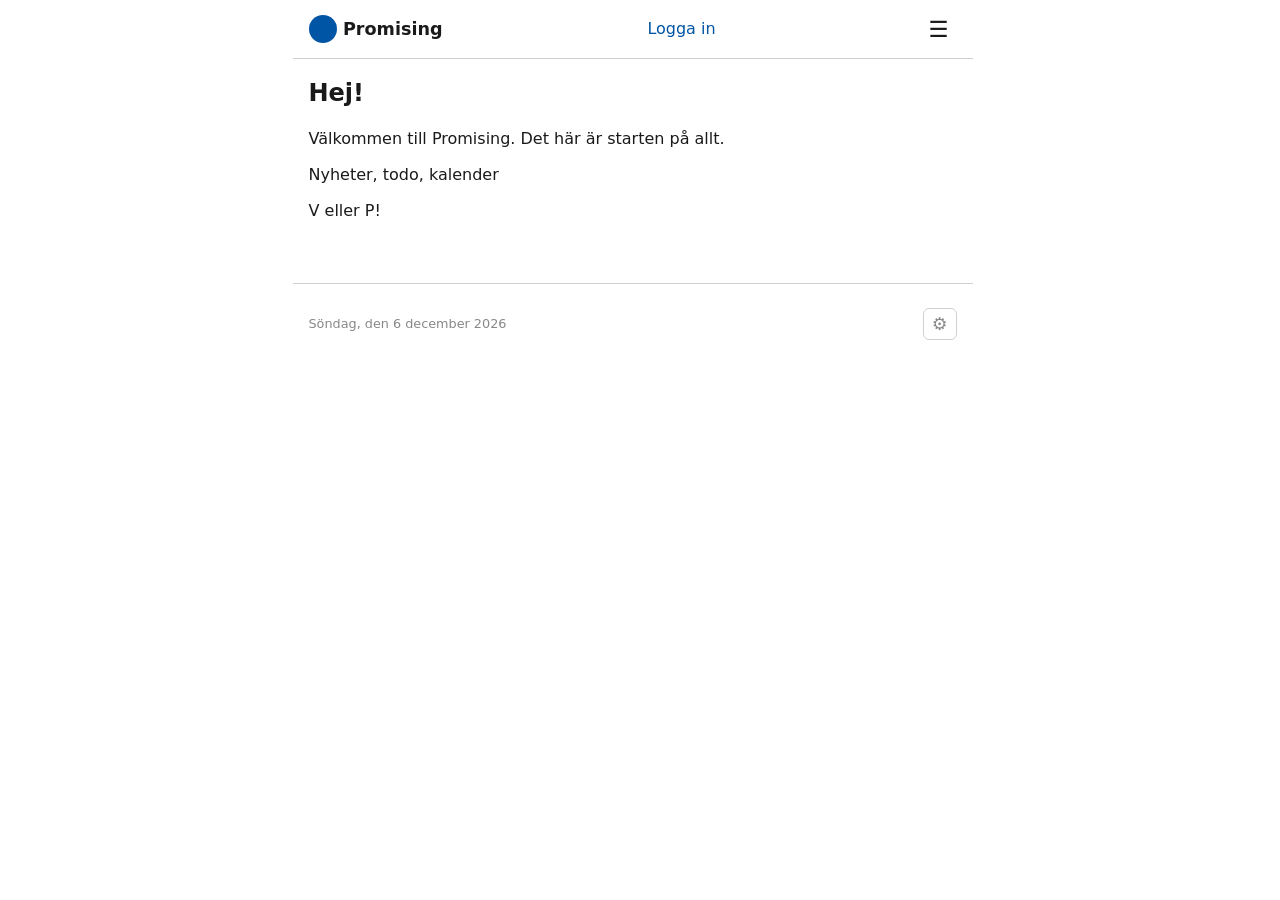
==== commit 964499d9: "Search as a yaml component, search in model lists, pretend services - search-field draws the hits fr" ====
--- a/site/index.html
+++ b/site/index.html
@@ -20,6 +20,7 @@
   <script src="../system/dimensions.js"></script>
   <script src="../system/core.js"></script>
   <script src="../system/backend.js"></script>
+  <script src="../system/services.js"></script>
   <script src="../system/meta.js"></script>
   <script src="../system/dev.js"></script>
   <script src="site.js"></script>
--- a/system/promising.css
+++ b/system/promising.css
@@ -21,7 +21,8 @@
 }
 
 .menu,
-.search-results {
+.search-results,
+.search-results ul {
   list-style: none;
   padding-left: 0;
 }
@@ -145,6 +146,23 @@
   cursor: pointer;
 }
 
+/* Save this state: a name and a button on one line */
+.promising-keep {
+  display: flex;
+  gap: 0.4rem;
+  align-items: center;
+  margin-top: 0.6rem;
+}
+
+.promising-panel .promising-keep input {
+  flex: 1;
+  min-width: 0;
+}
+
+.promising-panel.promising-panel .promising-keep button {
+  margin: 0;
+}
+
 .promising-dimensions {
   --inset: 0.75rem;
   margin: 1rem 0 0;
@@ -360,16 +378,60 @@
   overflow-wrap: anywhere;
 }
 
-.promising-panel textarea.promising-code-text {
+/* The textarea lies over a coloured copy of its text: the same box, font and wrapping, both
+   always with a scrollbar so the lines break at the same width */
+.promising-code-editor {
+  position: relative;
+}
+
+.promising-panel textarea.promising-code-text,
+.promising-panel pre.promising-code-view {
   box-sizing: border-box;
   width: 100%;
-  min-height: 24rem;
+  margin: 0;
   padding: 0.6rem;
   border: 2px solid #6b3fa0;
   border-radius: 4px;
   font: 13px/1.45 ui-monospace, Menlo, monospace;
+  letter-spacing: normal;
   tab-size: 2;
-}
+  white-space: pre-wrap;
+  overflow-wrap: anywhere;
+  overflow-y: scroll;
+}
+
+.promising-panel textarea.promising-code-text {
+  position: relative;
+  display: block;
+  min-height: 24rem;
+  resize: vertical;
+  background: transparent;
+  color: transparent;
+  caret-color: #222;
+}
+
+.promising-panel textarea.promising-code-text::selection {
+  background: rgb(107 63 160 / 0.25);
+}
+
+.promising-panel pre.promising-code-view {
+  position: absolute;
+  inset: 0;
+  overflow: hidden;
+  overflow-y: scroll;
+  background: #fff;
+  color: #222;
+  pointer-events: none;
+}
+
+.promising-code-view .y-dash { color: #999; }
+.promising-code-view .y-key { color: #6b3fa0; font-weight: bold; }
+.promising-code-view .y-string { color: #1e7a35; }
+.promising-code-view .y-path { color: #1f5fbf; background: rgb(31 95 191 / 0.08); }
+.promising-code-view .y-literal { color: #b5540a; }
+.promising-code-view .y-comment { color: #888; font-style: italic; }
+.promising-code-view .y-error { background: rgb(214 40 40 / 0.18); text-decoration: underline wavy #d62828; }
+.promising-code-view .y-warning { background: rgb(230 126 0 / 0.18); }
 
 .promising-code-message {
   min-height: 1.2em;
@@ -433,6 +495,27 @@
   vertical-align: super;
 }
 
+/* - _p: switched off, shown only with dev-variables */
+body.dim-dev-variables .promising-off {
+  position: relative;
+  outline: 1px dashed #999;
+  opacity: 0.45;
+  text-decoration: line-through;
+}
+
+body.dim-dev-variables .promising-off::after {
+  content: attr(data-off);
+  position: absolute;
+  top: -0.7rem;
+  right: 0;
+  padding: 0 3px;
+  background: #777;
+  color: #fff;
+  font: 10px/1.2 monospace;
+  text-decoration: none;
+  pointer-events: none;
+}
+
 .menu-hidden > a {
   opacity: 0.4;
   text-decoration: line-through;
@@ -538,6 +621,16 @@
   border: 1px dashed #ccc;
 }
 
+.meta-card h3 {
+  margin: 0.8rem 0 0.3rem;
+  font-size: 0.95rem;
+}
+
+.meta-log time {
+  font-family: monospace;
+  color: #555;
+}
+
 .meta-code {
   overflow-x: auto;
   font-size: 0.8rem;
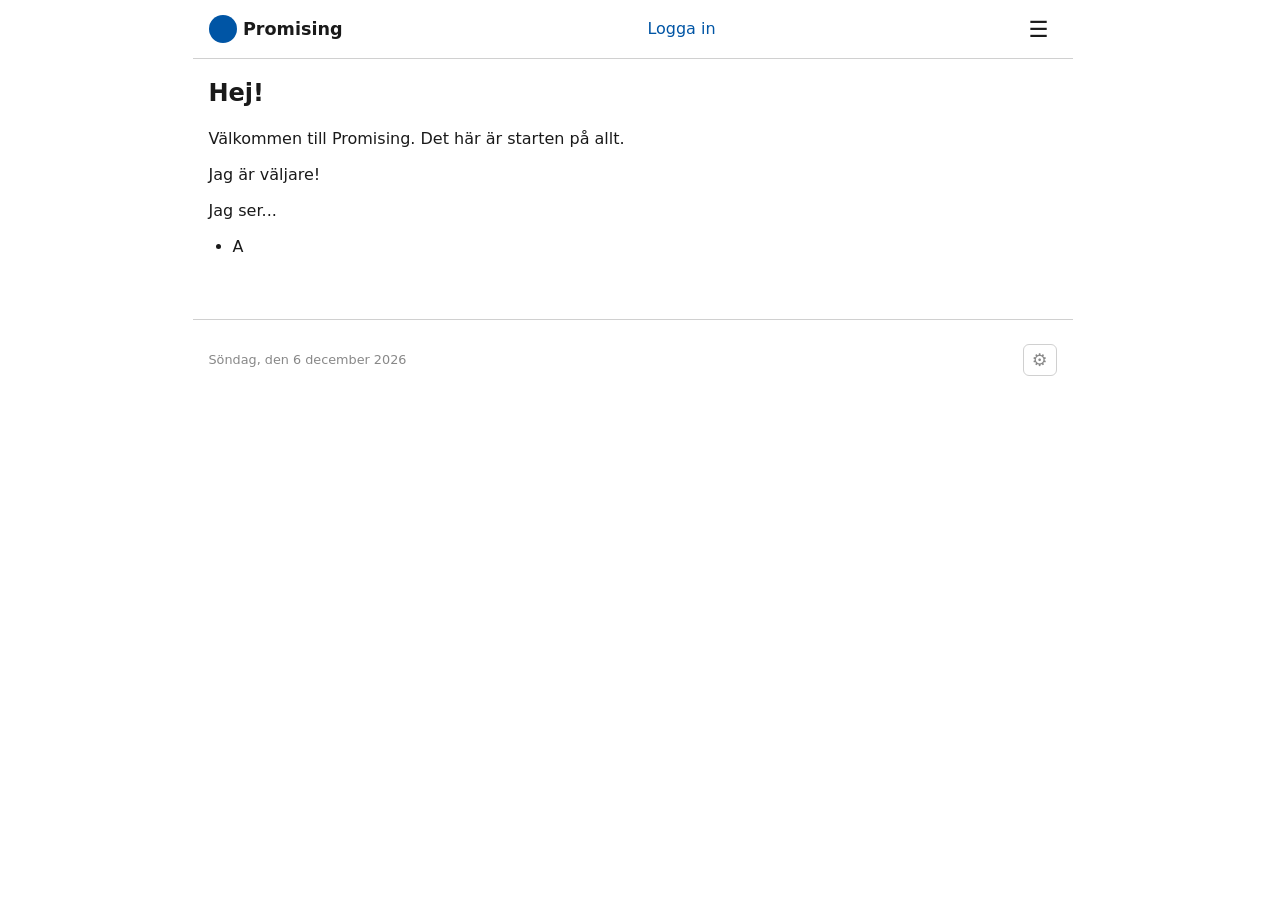
==== commit ec52bb5b: "Röstningslokaler: funneling table, a page per lokal, group builtin - group: json or model lists grou" ====
--- a/site/index.html
+++ b/site/index.html
@@ -15,6 +15,7 @@
   <script src="../system/records.js"></script>
   <script src="../system/render.js"></script>
   <script src="../system/menu.js"></script>
+  <script src="../system/group.js"></script>
   <script src="../system/search.js"></script>
   <script src="../system/axioms.js"></script>
   <script src="../system/dimensions.js"></script>
--- a/system/promising.css
+++ b/system/promising.css
@@ -25,6 +25,18 @@
 .search-results ul {
   list-style: none;
   padding-left: 0;
+}
+
+
+/* fullscreen: '.fr' – the root in full screen, showing only that part of the page */
+.promising-fullscreen:fullscreen {
+  overflow: auto;
+  padding: 1.5rem;
+  background: #fff;
+}
+
+.promising-fullscreen:fullscreen :not(.promising-fullscreen-part, .promising-fullscreen-part *, :has(.promising-fullscreen-part)) {
+  display: none !important;
 }
 
 
@@ -201,6 +213,10 @@
   margin-left: auto;
 }
 
+.promising-dimensions .unasked {
+  color: #999;
+}
+
 .promising-dimensions .disabled {
   opacity: 0.5;
   cursor: default;
--- a/site/site.css
+++ b/site/site.css
@@ -9,7 +9,7 @@
   --menu-background: #f5f5f5;
   --font: system-ui, -apple-system, sans-serif;
   --radius: 6px;
-  --site-width: 680px;
+  --site-width: 880px;
 
   --val-rd-background: #fff9c4;  --val-rd-border: transparent;  --val-rd-text: #333333;
   --val-rf-background: #e3f2fd;  --val-rf-border: transparent;  --val-rf-text: #333333;
@@ -37,6 +37,11 @@
   background: var(--background);
   max-width: var(--site-width);
   margin: 0 auto;
+}
+
+/* Helskärm (- toggle: fullscreen): hela bredden */
+body.fullscreen {
+  --site-width: 100%;
 }
 
 pre {
@@ -49,6 +54,27 @@
   font-size: 0.85rem;
 }
 
+/* -- Mina dimensioner -- */
+
+body.dim-C {
+  font-family: Open Sans Regular, sans-serif;
+}
+
+body.dim-C footer {
+  border-top: 10px solid #db8030;
+  background-color: #f5f5f5;
+}
+
+body.dim-C {
+  --accent: #0075ba;
+}
+
+body.dim-C .hamburger {
+  color: #db8030;
+  font-size: 2.5rem;
+  padding: 0;
+}
+
 /* ── Head ── */
 
 .head {
@@ -57,7 +83,6 @@
   justify-content: space-between;
   padding: 0.75rem 1rem;
   border-bottom: 1px solid var(--border);
-  position: sticky;
   top: 0;
   background: var(--background);
   z-index: 10;
@@ -159,8 +184,11 @@
   background: var(--accent-light);
 }
 
-.menu a.active {
-  color: var(--accent);
+/* The page's own colour, mostly see-through, so the text stays easy to read */
+.menu a.active,
+.menu a.active:hover {
+  background: color-mix(in srgb, var(--accent) 22%, transparent);
+  color: var(--text);
   font-weight: 600;
 }
 
@@ -236,6 +264,96 @@
 .search-empty {
   padding: 0.85rem 0.5rem;
   color: #666;
+}
+
+/* ── Funneling table: rows that open, one level in each time ── */
+
+.funneling {
+  width: 100%;
+  border-collapse: collapse;
+  margin: 0.5rem 0 1.5rem;
+}
+
+.funneling th,
+.funneling td {
+  padding: 0.45rem 0.6rem;
+  border-bottom: 1px solid var(--border);
+  text-align: left;
+  font-weight: normal;
+}
+
+.funneling td {
+  text-align: right;
+  font-variant-numeric: tabular-nums;
+}
+
+.funneling-total th,
+.funneling-total td {
+  font-weight: 600;
+  border-bottom: 2px solid var(--text);
+}
+
+.funneling-row {
+  cursor: pointer;
+}
+
+.funneling-row:hover {
+  background: var(--accent-light);
+}
+
+.funneling-row th::before {
+  content: '▸';
+  display: inline-block;
+  width: 1.1em;
+  color: var(--accent);
+  transition: transform 0.15s;
+}
+
+.funneling-row[data-open] th::before {
+  transform: rotate(90deg);
+}
+
+/* A row that opens a page of its own, not more rows */
+.funneling-link {
+  cursor: pointer;
+}
+
+.funneling-link th {
+  color: var(--accent);
+  text-decoration: underline;
+  text-underline-offset: 0.15em;
+}
+
+.funneling-link th::after {
+  content: ' →';
+  text-decoration: none;
+  display: inline-block;
+  margin-left: 0.3em;
+}
+
+.funneling-link:hover {
+  background: var(--accent-light);
+}
+
+.funneling-link:hover th {
+  text-decoration-thickness: 2px;
+}
+
+.funneling-2 {
+  background: rgb(0 0 0 / 0.03);
+}
+
+.funneling-2 th {
+  padding-left: 1.8rem;
+}
+
+.funneling-3 {
+  background: rgb(0 0 0 / 0.06);
+  font-size: 0.95em;
+}
+
+.funneling-3 th {
+  padding-left: 4.1rem;
 }
 
 /* ── Breadcrumb ── */
@@ -633,3 +751,214 @@
   border-left: 4px solid var(--accent);
   background: #f4f7fb;
 }
+
+/* ── Förtidsröstning: ett flöde från vänster till höger på en skärm ── */
+
+/* Inom sajtens spalt; i helskärm så brett som skärmen medger */
+.fr {
+  max-width: 90rem;
+  margin: 0 auto;
+}
+
+.fr-top {
+  display: flex;
+  align-items: baseline;
+  justify-content: space-between;
+  gap: 1rem;
+  margin-bottom: 1rem;
+}
+
+.fr-task {
+  margin: 0;
+  font-size: 1.15rem;
+  font-weight: 600;
+}
+
+.fr-tools {
+  display: flex;
+  gap: 0.5rem;
+  margin-left: auto;
+}
+
+.fr-tools button {
+  background: none;
+  color: var(--text);
+  border: 0;
+  white-space: nowrap;
+}
+
+/* Det som är klart till vänster, nästa steg till höger om det */
+.fr-steps {
+  display: grid;
+  grid-template-columns: repeat(3, minmax(0, 1fr));
+  align-items: start;
+  gap: 1.5rem;
+  min-height: 24rem;
+}
+
+.fr-col {
+  min-width: 0;
+}
+
+.fr-person {
+  display: flex;
+  flex-direction: column;
+  align-items: center;
+  gap: 1.5rem;
+  padding-top: 1rem;
+}
+
+.fr-photo {
+  display: grid;
+  place-items: center;
+  width: 8rem;
+  height: 8rem;
+  border: 1px solid var(--text);
+  font-size: 6rem;
+  font-weight: bold;
+}
+
+.fr-photo-ok {
+  color: #1e7a35;
+}
+
+.fr-search {
+  display: flex;
+  flex-direction: column;
+  gap: 0.5rem;
+  width: 100%;
+}
+
+.fr-search input {
+  padding: 0.6rem 0.75rem;
+  font: inherit;
+  font-size: 1.1rem;
+  border: 1px solid var(--text);
+  border-radius: 10px;
+}
+
+/* Folkbokföringen: en ljusrosa spalt med id-handlingen överst */
+.fr-register {
+  align-self: stretch;
+  padding: 1rem;
+  background: #f4e1ec;
+  border: 1px solid #d9a5c4;
+}
+
+.fr-card {
+  display: flex;
+  align-items: center;
+  justify-content: space-between;
+  height: 7rem;
+  margin-bottom: 1.5rem;
+  padding: 0.75rem;
+  background: #e9b0cc;
+  border: 1px dashed #333;
+  border-radius: 14px;
+}
+
+.fr-card-photo {
+  font-size: 3rem;
+}
+
+.fr-card-text {
+  width: 45%;
+  height: 60%;
+  background: #111;
+}
+
+.fr-number {
+  font-size: 1.2rem;
+  margin-bottom: 0.5rem;
+}
+
+.fr-name {
+  font-size: 1.15rem;
+  margin: 0;
+}
+
+.fr-wait {
+  color: #555;
+}
+
+.fr-again {
+  margin-top: 1rem;
+}
+
+.fr-ok .fr-check {
+  margin: 0.25rem 0 0;
+  color: #1e7a35;
+}
+
+.fr-ok .fr-name:last-of-type {
+  margin-bottom: 1rem;
+}
+
+.fr-questions {
+  padding-top: 1rem;
+}
+
+.fr-question {
+  font-size: 1.2rem;
+  margin-bottom: 0.25rem;
+}
+
+.fr-hint {
+  color: #555;
+  font-size: 0.9rem;
+}
+
+.fr-vouch {
+  margin-top: 2.5rem;
+  max-width: 22rem;
+}
+
+.fr-vouch input {
+  width: 8rem;
+  margin-right: 0.5rem;
+  padding: 0.5rem;
+  font: inherit;
+  border: 1px solid var(--text);
+  border-radius: 8px;
+}
+
+/* När identiteten är klar: personen i första spalten, valen i de två till höger om den */
+.fr-steps:has(.fr-ok) {
+  grid-template-columns: minmax(0, 1fr) minmax(0, 2fr);
+}
+
+.fr-choices {
+  display: flex;
+  flex-direction: column;
+  gap: 1rem;
+  max-width: 24rem;
+}
+
+.fr-choice {
+  display: flex;
+  align-items: center;
+  gap: 1.25rem;
+  padding: 1.25rem;
+  color: var(--text);
+  text-decoration: none;
+  border: 1px solid #888;
+  border-radius: 10px;
+  box-shadow: 0 2px 4px rgb(0 0 0 / 0.15);
+}
+
+.fr-choice:hover {
+  background: var(--accent-light);
+}
+
+.fr-choice-icon {
+  font-size: 2.2rem;
+}
+
+/* Smal skärm: stegen under varandra i stället */
+@media (max-width: 52rem) {
+  .fr-steps,
+  .fr-steps:has(.fr-ok) {
+    grid-template-columns: 1fr;
+    min-height: 0;
+  }
+}
